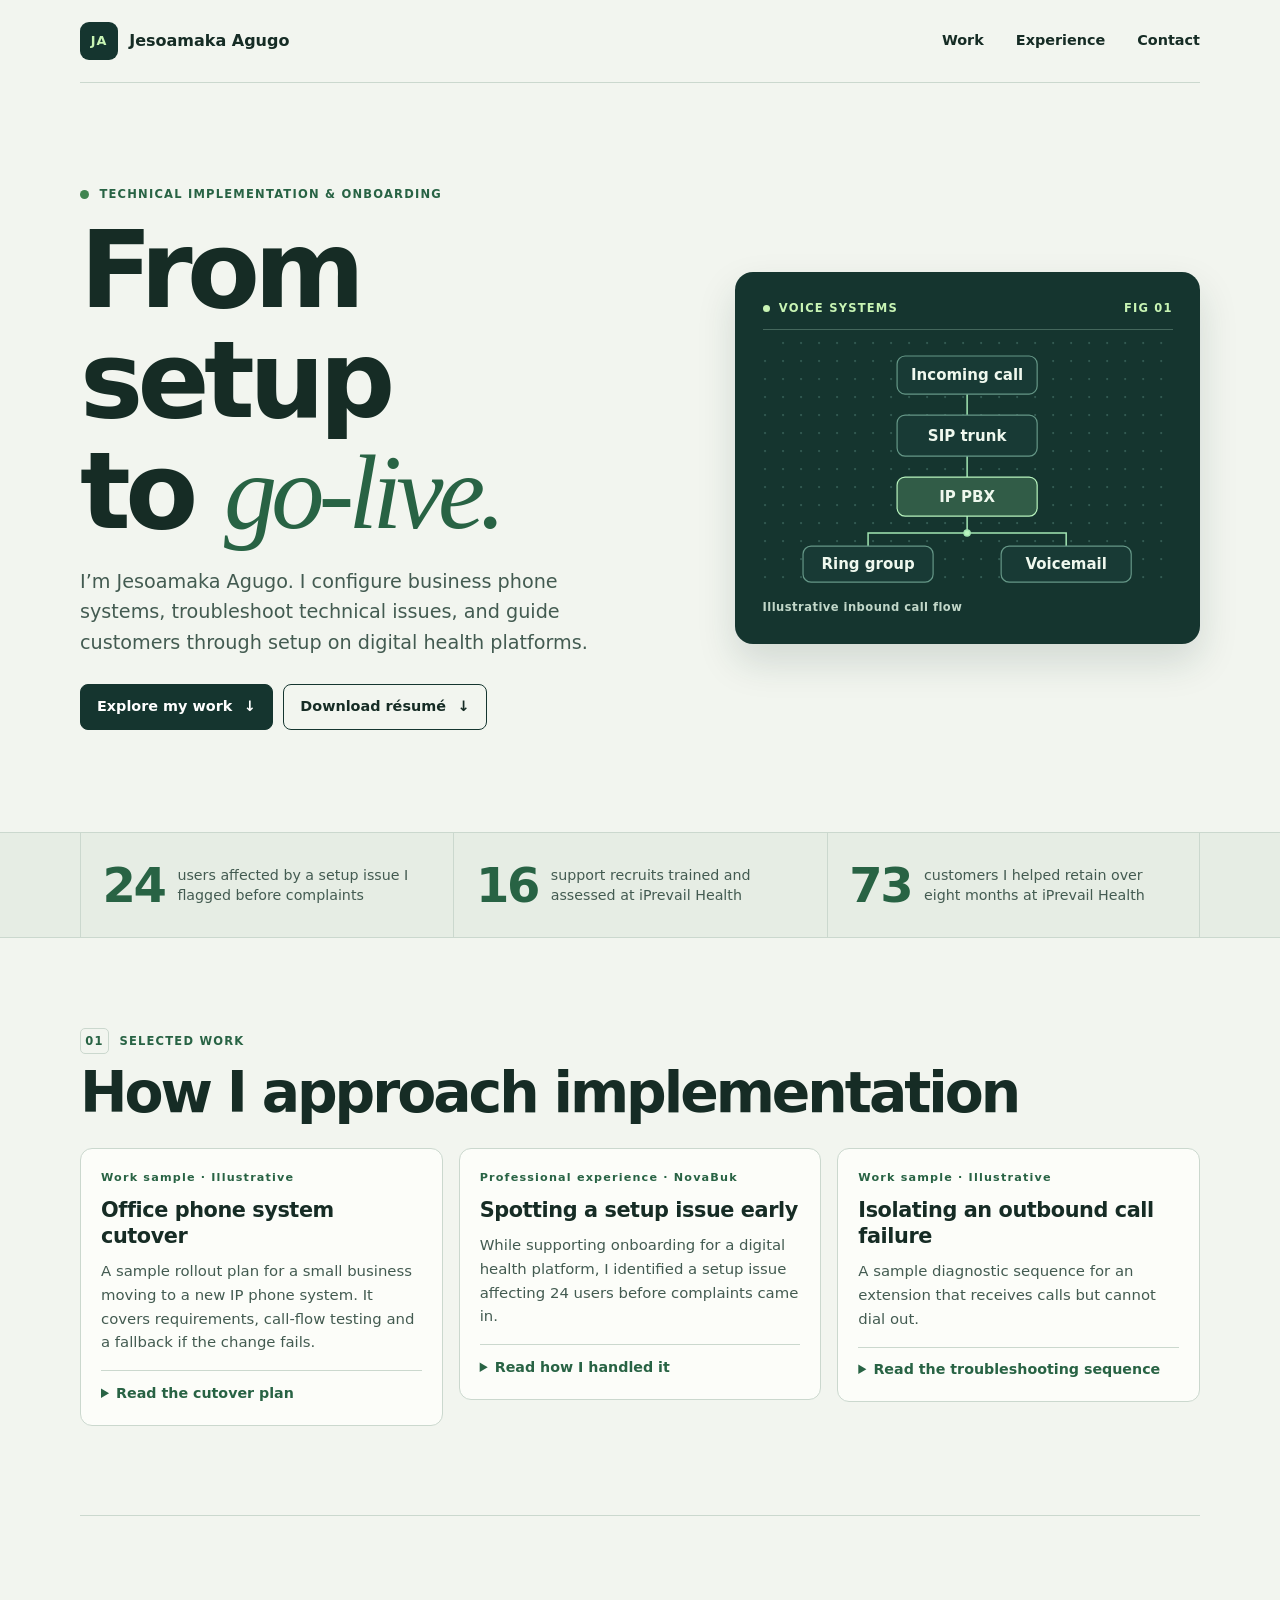
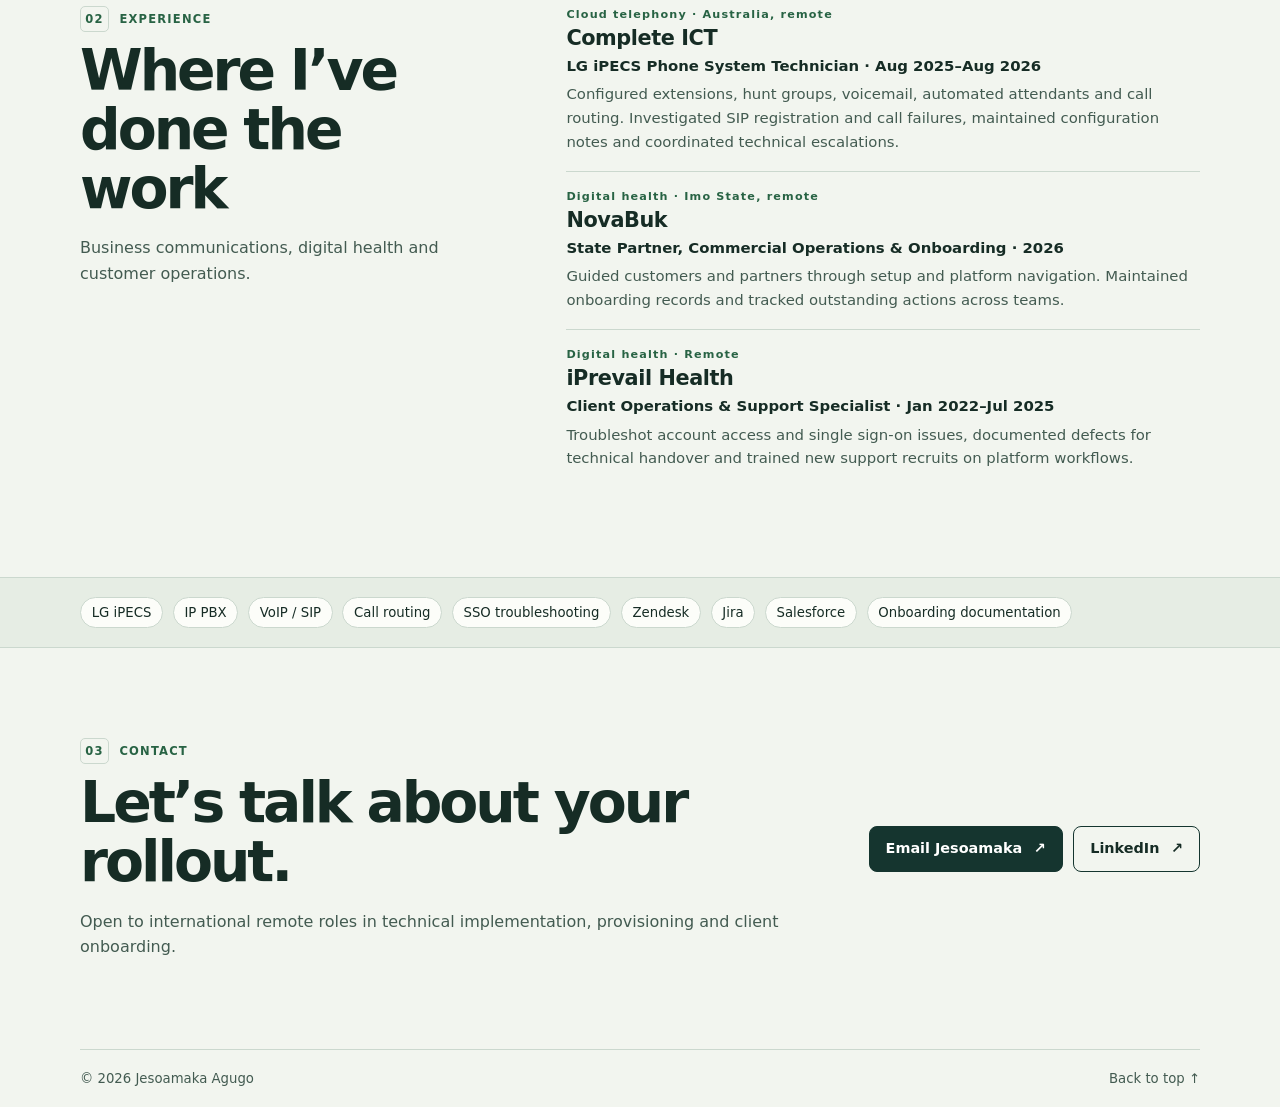
==== index.html @ 36c90a9b "Add technical implementation portfolio and résumé" ====
<!doctype html>
<html lang="en">
<head>
<meta charset="utf-8">
<meta name="viewport" content="width=device-width, initial-scale=1">
<meta name="description" content="Jesoamaka Agugo’s technical implementation portfolio, with cloud telephony and digital health onboarding work.">
<meta name="theme-color" content="#f2f5ef">
<title>Jesoamaka Agugo | Technical Implementation</title>
<link rel="icon" href="mark.svg" type="image/svg+xml">
<link rel="stylesheet" href="style.css">
</head>
<body id="top">
<a class="skip" href="#main">Skip to content</a>
<header class="top wrap">
  <a class="brand" href="#top"><span class="mark" aria-hidden="true">JA</span> Jesoamaka Agugo</a>
  <nav aria-label="Main navigation">
    <a href="#work">Work</a>
    <a href="#experience">Experience</a>
    <a href="#contact">Contact</a>
  </nav>
</header>
<main id="main">
  <section class="hero wrap" aria-labelledby="intro">
    <div>
      <p class="label"><span class="dot"></span> Technical implementation &amp; onboarding</p>
      <h1 id="intro">From setup<br>to <em>go-live.</em></h1>
      <p class="intro">I’m Jesoamaka Agugo. I configure business phone systems, troubleshoot technical issues, and guide customers through setup on digital health platforms.</p>
      <div class="actions">
        <a class="button primary" href="#work">Explore my work <span aria-hidden="true">↓</span></a>
        <a class="button secondary" href="Jesoamaka_Agugo_Technical_Implementation_Resume.pdf" download>Download résumé <span aria-hidden="true">↓</span></a>
      </div>
    </div>
    <figure class="schematic">
      <div class="schematic-top"><span><i></i> VOICE SYSTEMS</span><span>FIG 01</span></div>
      <svg viewBox="0 0 410 246" role="img" aria-labelledby="voice-title voice-desc" xmlns="http://www.w3.org/2000/svg">
        <title id="voice-title">Sample inbound call flow</title>
        <desc id="voice-desc">An incoming call reaches a SIP trunk and then an IP PBX, which routes it to a ring group or voicemail.</desc>
        <defs><pattern id="grid" width="18" height="18" patternUnits="userSpaceOnUse"><circle cx="2" cy="2" r="1" fill="#376158"/></pattern></defs>
        <rect width="410" height="246" rx="12" fill="url(#grid)"/>
        <g fill="none" stroke="#a3e6b3" stroke-width="1.5">
          <path d="M204 53v21m0 41v21m0 39v17m0 0h-99v13m99-13h99v13"/>
          <circle cx="204" cy="192" r="3" fill="#b8f4be"/>
        </g>
        <g fill="#183a35" stroke="#659787" stroke-width="1.2">
          <rect x="134" y="15" width="140" height="38" rx="8"/>
          <rect x="134" y="74" width="140" height="41" rx="8"/>
          <rect x="134" y="136" width="140" height="39" rx="8" fill="#315c47" stroke="#b8f4be"/>
          <rect x="40" y="205" width="130" height="36" rx="8"/>
          <rect x="238" y="205" width="130" height="36" rx="8"/>
        </g>
        <g fill="#eff8ee" text-anchor="middle" font-family="system-ui,sans-serif" font-size="15" font-weight="550">
          <text x="204" y="39">Incoming call</text><text x="204" y="100">SIP trunk</text>
          <text x="204" y="161">IP PBX</text><text x="105" y="228">Ring group</text><text x="303" y="228">Voicemail</text>
        </g>
      </svg>
      <figcaption>Illustrative inbound call flow</figcaption>
    </figure>
  </section>

  <section class="impact" aria-label="Selected results">
    <div class="wrap impact-grid">
      <div><strong>24</strong><span>users affected by a setup issue I flagged before complaints</span></div>
      <div><strong>16</strong><span>support recruits trained and assessed at iPrevail Health</span></div>
      <div><strong>73</strong><span>customers I helped retain over eight months at iPrevail Health</span></div>
    </div>
  </section>

  <section class="section wrap" id="work">
    <p class="label"><span class="section-no">01</span> Selected work</p>
    <h2>How I approach implementation</h2>
    <div class="work-grid">
      <article class="case">
        <p class="tag">Work sample · Illustrative</p>
        <h3>Office phone system cutover</h3>
        <p>A sample rollout plan for a small business moving to a new IP phone system. It covers requirements, call-flow testing and a fallback if the change fails.</p>
        <details>
          <summary>Read the cutover plan</summary>
          <ol>
            <li><strong>Confirm requirements.</strong> List extensions, numbers, business hours and fallback contacts. Map the main number to the greeting, ring group and voicemail.</li>
            <li><strong>Configure and test.</strong> Verify SIP registration, then test inbound and outbound calls, transfers, two-way audio, busy and no-answer handling, and after-hours routing.</li>
            <li><strong>Prepare the change.</strong> Record the prior routing, agree on the go-live window and confirm who can restore the previous route if incoming calls fail.</li>
            <li><strong>Hand over.</strong> Record pass or fail results, open issues and ownership. Give the customer a quick guide for transfers, voicemail and reporting problems.</li>
          </ol>
        </details>
      </article>
      <article class="case">
        <p class="tag">Professional experience · NovaBuk</p>
        <h3>Spotting a setup issue early</h3>
        <p>While supporting onboarding for a digital health platform, I identified a setup issue affecting 24 users before complaints came in.</p>
        <details>
          <summary>Read how I handled it</summary>
          <p>I documented who was affected and coordinated the escalation with the team responsible for the next step. I also tracked onboarding actions across commercial, operations, product and technical teams so outstanding work had a clear place to go.</p>
        </details>
      </article>
      <article class="case">
        <p class="tag">Work sample · Illustrative</p>
        <h3>Isolating an outbound call failure</h3>
        <p>A sample diagnostic sequence for an extension that receives calls but cannot dial out.</p>
        <details>
          <summary>Read the troubleshooting sequence</summary>
          <ol>
            <li><strong>Establish scope.</strong> Test a known-good extension with the same destination and dial format. Record the time, symptom and any SIP response.</li>
            <li><strong>Check the route.</strong> Compare outbound permissions and dial rules. If multiple extensions fail, check trunk status and provider responses before changing extension settings.</li>
            <li><strong>Verify and hand over.</strong> Retest the original scenario, confirm inbound calls still work and record the result. If the issue persists, hand over the test evidence and next owner.</li>
          </ol>
        </details>
      </article>
    </div>
  </section>

  <section class="section experience wrap" id="experience">
    <div>
      <p class="label"><span class="section-no">02</span> Experience</p>
      <h2>Where I’ve done the work</h2>
      <p>Business communications, digital health and customer operations.</p>
    </div>
    <div class="timeline">
      <article><p class="tag">Cloud telephony · Australia, remote</p><h3>Complete ICT</h3><p class="role">LG iPECS Phone System Technician · Aug 2025–Aug 2026</p><p>Configured extensions, hunt groups, voicemail, automated attendants and call routing. Investigated SIP registration and call failures, maintained configuration notes and coordinated technical escalations.</p></article>
      <article><p class="tag">Digital health · Imo State, remote</p><h3>NovaBuk</h3><p class="role">State Partner, Commercial Operations &amp; Onboarding · 2026</p><p>Guided customers and partners through setup and platform navigation. Maintained onboarding records and tracked outstanding actions across teams.</p></article>
      <article><p class="tag">Digital health · Remote</p><h3>iPrevail Health</h3><p class="role">Client Operations &amp; Support Specialist · Jan 2022–Jul 2025</p><p>Troubleshot account access and single sign-on issues, documented defects for technical handover and trained new support recruits on platform workflows.</p></article>
    </div>
  </section>

  <section class="toolstrip" aria-label="Tools and skills">
    <div class="wrap skills"><span>LG iPECS</span><span>IP PBX</span><span>VoIP / SIP</span><span>Call routing</span><span>SSO troubleshooting</span><span>Zendesk</span><span>Jira</span><span>Salesforce</span><span>Onboarding documentation</span></div>
  </section>

  <section class="section contact wrap" id="contact">
    <div>
      <p class="label"><span class="section-no">03</span> Contact</p>
      <h2>Let’s talk about your rollout.</h2>
      <p>Open to international remote roles in technical implementation, provisioning and client onboarding.</p>
    </div>
    <div class="actions">
      <a class="button primary" href="mailto:jesoamakaagugo2@gmail.com">Email Jesoamaka <span aria-hidden="true">↗</span></a>
      <a class="button secondary" href="https://www.linkedin.com/in/jesoamaka-a-1015032aa">LinkedIn <span aria-hidden="true">↗</span></a>
    </div>
  </section>
</main>
<footer class="wrap footer"><span>© 2026 Jesoamaka Agugo</span><a href="#top">Back to top ↑</a></footer>
</body>
</html>
---- style.css ----
:root {
  color-scheme: light;
  --paper: #f2f5ef;
  --white: #fcfdf9;
  --ink: #162c25;
  --muted: #435b51;
  --dark: #15352f;
  --green: #286344;
  --line: #cbd8ce;
  --soft: #e6ede4;
  --accent: #c8f4b4;
  font-family: system-ui, -apple-system, BlinkMacSystemFont, "Segoe UI", sans-serif;
  color: var(--ink);
  background: var(--paper);
}
*, *::before, *::after { box-sizing: border-box; }
body { margin: 0; line-height: 1.6; }
a { color: inherit; }
a:focus-visible, summary:focus-visible { outline: 3px solid #22804e; outline-offset: 4px; border-radius: 4px; }
h1, h2, h3, p, figure { margin: 0; }
h1, h2 { letter-spacing: -.053em; line-height: 1.04; }
h2 { font-size: clamp(2rem, 5vw, 3.55rem); }
h3 { font-size: 1.3rem; line-height: 1.25; letter-spacing: -.02em; }
p { color: var(--muted); }
.wrap { width: min(1120px, calc(100% - 64px)); margin-inline: auto; }
.skip { position: absolute; z-index: 1; inset: .6rem auto auto .6rem; padding: .55rem .8rem; background: white; transform: translateY(-160%); }
.skip:focus { transform: none; }
.top { display: flex; justify-content: space-between; align-items: center; gap: 1rem; min-height: 83px; border-bottom: 1px solid var(--line); }
.brand, nav { display: flex; align-items: center; gap: .7rem; }
.brand { font-weight: 760; text-decoration: none; }
.mark { display: grid; place-items: center; width: 38px; height: 38px; background: var(--dark); color: var(--accent); border-radius: 9px; font-size: .8rem; letter-spacing: .08em; }
nav { gap: clamp(.8rem, 3vw, 2rem); font-size: .9rem; font-weight: 650; }
nav a, .footer a { text-decoration: none; }
nav a:hover, .footer a:hover { text-decoration: underline; text-underline-offset: 4px; }
.hero { display: grid; grid-template-columns: 1.12fr .88fr; align-items: center; gap: clamp(1.8rem, 5vw, 5rem); padding-block: clamp(3.1rem, 8vw, 7rem); }
.label, .tag, .schematic-top, figcaption { font-size: .72rem; letter-spacing: .105em; font-weight: 750; }
.label { color: var(--green); text-transform: uppercase; display: flex; align-items: center; gap: .65rem; }
.dot { width: 9px; height: 9px; border-radius: 50%; background: #418450; }
h1 { font-size: clamp(3.2rem, 8.3vw, 7rem); margin-block: .7rem 1.2rem; font-weight: 780; }
h1 em { font-family: Georgia, serif; color: var(--green); font-weight: 400; }
.intro { font-size: clamp(1rem, 2vw, 1.2rem); max-width: 33rem; }
.actions { display: flex; flex-wrap: wrap; gap: .65rem; margin-top: 1.55rem; }
.button { display: inline-flex; gap: .72rem; align-items: center; justify-content: center; padding: .67rem 1rem; border: 1px solid var(--dark); border-radius: 8px; font-weight: 680; font-size: .9rem; text-decoration: none; }
.primary { background: var(--dark); color: white; }
.primary:hover { background: #245245; }
.secondary:hover { background: var(--soft); }
.schematic { background: var(--dark); color: #edf7ee; border-radius: 18px; padding: clamp(1rem, 3vw, 1.7rem); box-shadow: 0 18px 38px #18352d25; }
.schematic-top { display: flex; justify-content: space-between; align-items: center; gap: .5rem; color: var(--accent); border-bottom: 1px solid #44675c; padding-bottom: .72rem; }
.schematic-top i { display: inline-block; width: .44rem; height: .44rem; border-radius: 50%; background: var(--accent); margin-right: .25rem; }
.schematic svg { width: 100%; height: auto; display: block; margin-block: .7rem; }
figcaption { color: #c1d7c9; letter-spacing: .04em; font-weight: 550; }
.impact, .toolstrip { background: var(--soft); border-block: 1px solid var(--line); }
.impact-grid { display: grid; grid-template-columns: repeat(3, 1fr); }
.impact-grid div { display: flex; align-items: center; gap: .8rem; min-height: 104px; padding: 1rem 1.35rem; border-left: 1px solid var(--line); }
.impact-grid div:last-child { border-right: 1px solid var(--line); }
.impact strong { font-size: clamp(1.95rem, 4vw, 3rem); font-weight: 740; line-height: 1; letter-spacing: -.05em; color: var(--green); }
.impact span { font-size: .89rem; color: var(--muted); line-height: 1.45; }
.section { padding-block: clamp(3rem, 7vw, 5.6rem); scroll-margin-top: 1rem; }
.section h2 { margin: .55rem 0 1.1rem; }
.section-no { display: inline-grid; place-items: center; width: 29px; height: 26px; border: 1px solid var(--line); border-radius: 5px; }
.work-grid { display: grid; grid-template-columns: repeat(3, minmax(0, 1fr)); gap: 1rem; margin-top: 1.65rem; align-items: start; }
.case { display: grid; gap: .65rem; padding: 1.25rem; border: 1px solid var(--line); border-radius: 12px; background: var(--white); }
.case p, .timeline p { font-size: .93rem; }
.case .tag, .timeline .tag { color: var(--green); font-size: .7rem; }
details { border-top: 1px solid var(--line); margin-top: .3rem; padding-top: .66rem; }
summary { cursor: pointer; font-weight: 700; color: var(--green); font-size: .89rem; }
details p, details ol { margin: .6rem 0 0; font-size: .87rem; color: var(--muted); }
details ol { padding-left: 1.22rem; }
details li + li { margin-top: .42rem; }
.experience { display: grid; grid-template-columns: .8fr 1.2fr; gap: clamp(1.5rem, 5vw, 4rem); border-top: 1px solid var(--line); }
.timeline article { padding: 1rem 0; border-bottom: 1px solid var(--line); }
.timeline article:first-child { padding-top: 0; }
.timeline article:last-child { border-bottom: 0; }
.timeline h3 { margin-block: .16rem; }
.timeline .role { font-weight: 670; margin-bottom: .3rem; color: var(--ink); }
.skills { display: flex; flex-wrap: wrap; gap: .6rem; padding-block: 1.2rem; }
.skills span { background: var(--white); border: 1px solid var(--line); border-radius: 40px; padding: .25rem .67rem; font-size: .83rem; }
.contact { display: flex; align-items: center; justify-content: space-between; gap: 1.5rem; }
.contact .actions { margin: 0; flex-shrink: 0; }
.footer { border-top: 1px solid var(--line); display: flex; justify-content: space-between; gap: 1rem; padding-block: 1.1rem; font-size: .83rem; color: var(--muted); }
@media (max-width: 850px) {
  .work-grid { grid-template-columns: repeat(2, minmax(0, 1fr)); }
  .contact { display: grid; }
}
@media (max-width: 660px) {
  .wrap { width: calc(100% - 36px); }
  .top { padding-block: .7rem; min-height: 0; flex-wrap: wrap; }
  nav { flex-wrap: wrap; }
  .hero, .experience, .work-grid, .impact-grid { grid-template-columns: 1fr; }
  .schematic { max-width: 440px; }
  .impact-grid div, .impact-grid div:last-child { border-inline: 0; border-top: 1px solid var(--line); min-height: 0; padding: .8rem 0; }
  .impact-grid div:first-child { border-top: 0; }
  .impact strong { min-width: 2.4rem; }
}
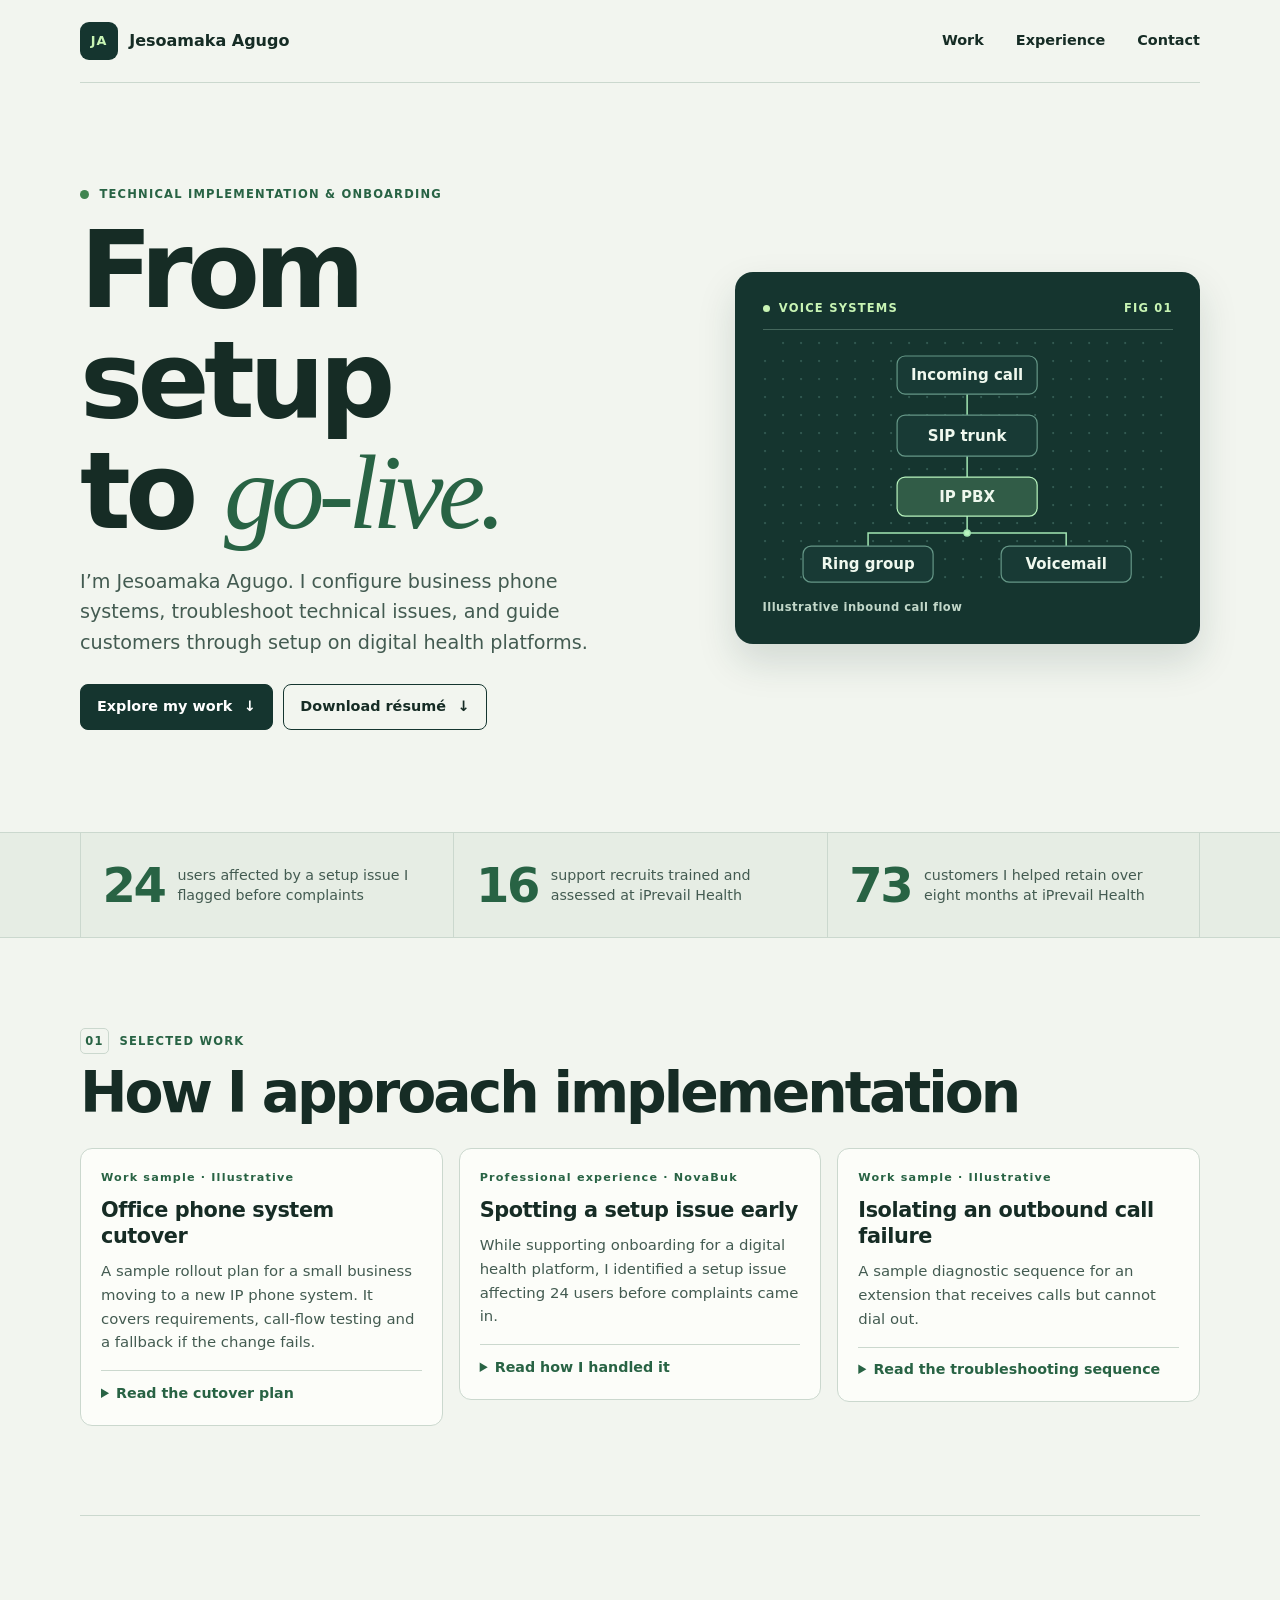
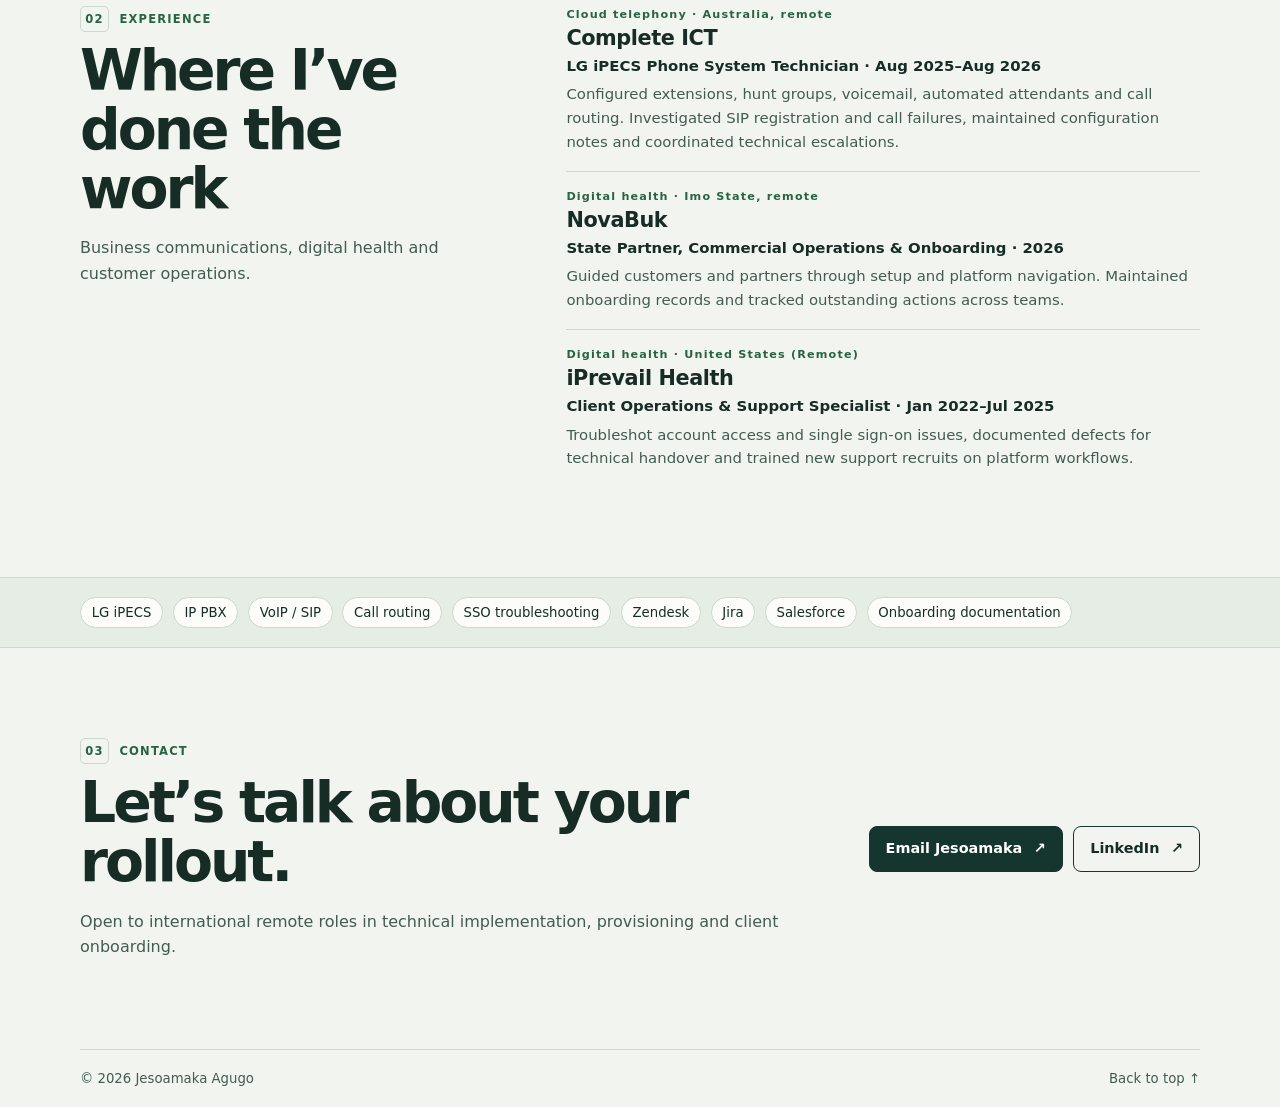
==== commit f69c97ad: "Clarify iPrevail Health employer location" ====
--- a/index.html
+++ b/index.html
@@ -117,7 +117,7 @@
     <div class="timeline">
       <article><p class="tag">Cloud telephony · Australia, remote</p><h3>Complete ICT</h3><p class="role">LG iPECS Phone System Technician · Aug 2025–Aug 2026</p><p>Configured extensions, hunt groups, voicemail, automated attendants and call routing. Investigated SIP registration and call failures, maintained configuration notes and coordinated technical escalations.</p></article>
       <article><p class="tag">Digital health · Imo State, remote</p><h3>NovaBuk</h3><p class="role">State Partner, Commercial Operations &amp; Onboarding · 2026</p><p>Guided customers and partners through setup and platform navigation. Maintained onboarding records and tracked outstanding actions across teams.</p></article>
-      <article><p class="tag">Digital health · Remote</p><h3>iPrevail Health</h3><p class="role">Client Operations &amp; Support Specialist · Jan 2022–Jul 2025</p><p>Troubleshot account access and single sign-on issues, documented defects for technical handover and trained new support recruits on platform workflows.</p></article>
+      <article><p class="tag">Digital health · United States (Remote)</p><h3>iPrevail Health</h3><p class="role">Client Operations &amp; Support Specialist · Jan 2022–Jul 2025</p><p>Troubleshot account access and single sign-on issues, documented defects for technical handover and trained new support recruits on platform workflows.</p></article>
     </div>
   </section>
 
